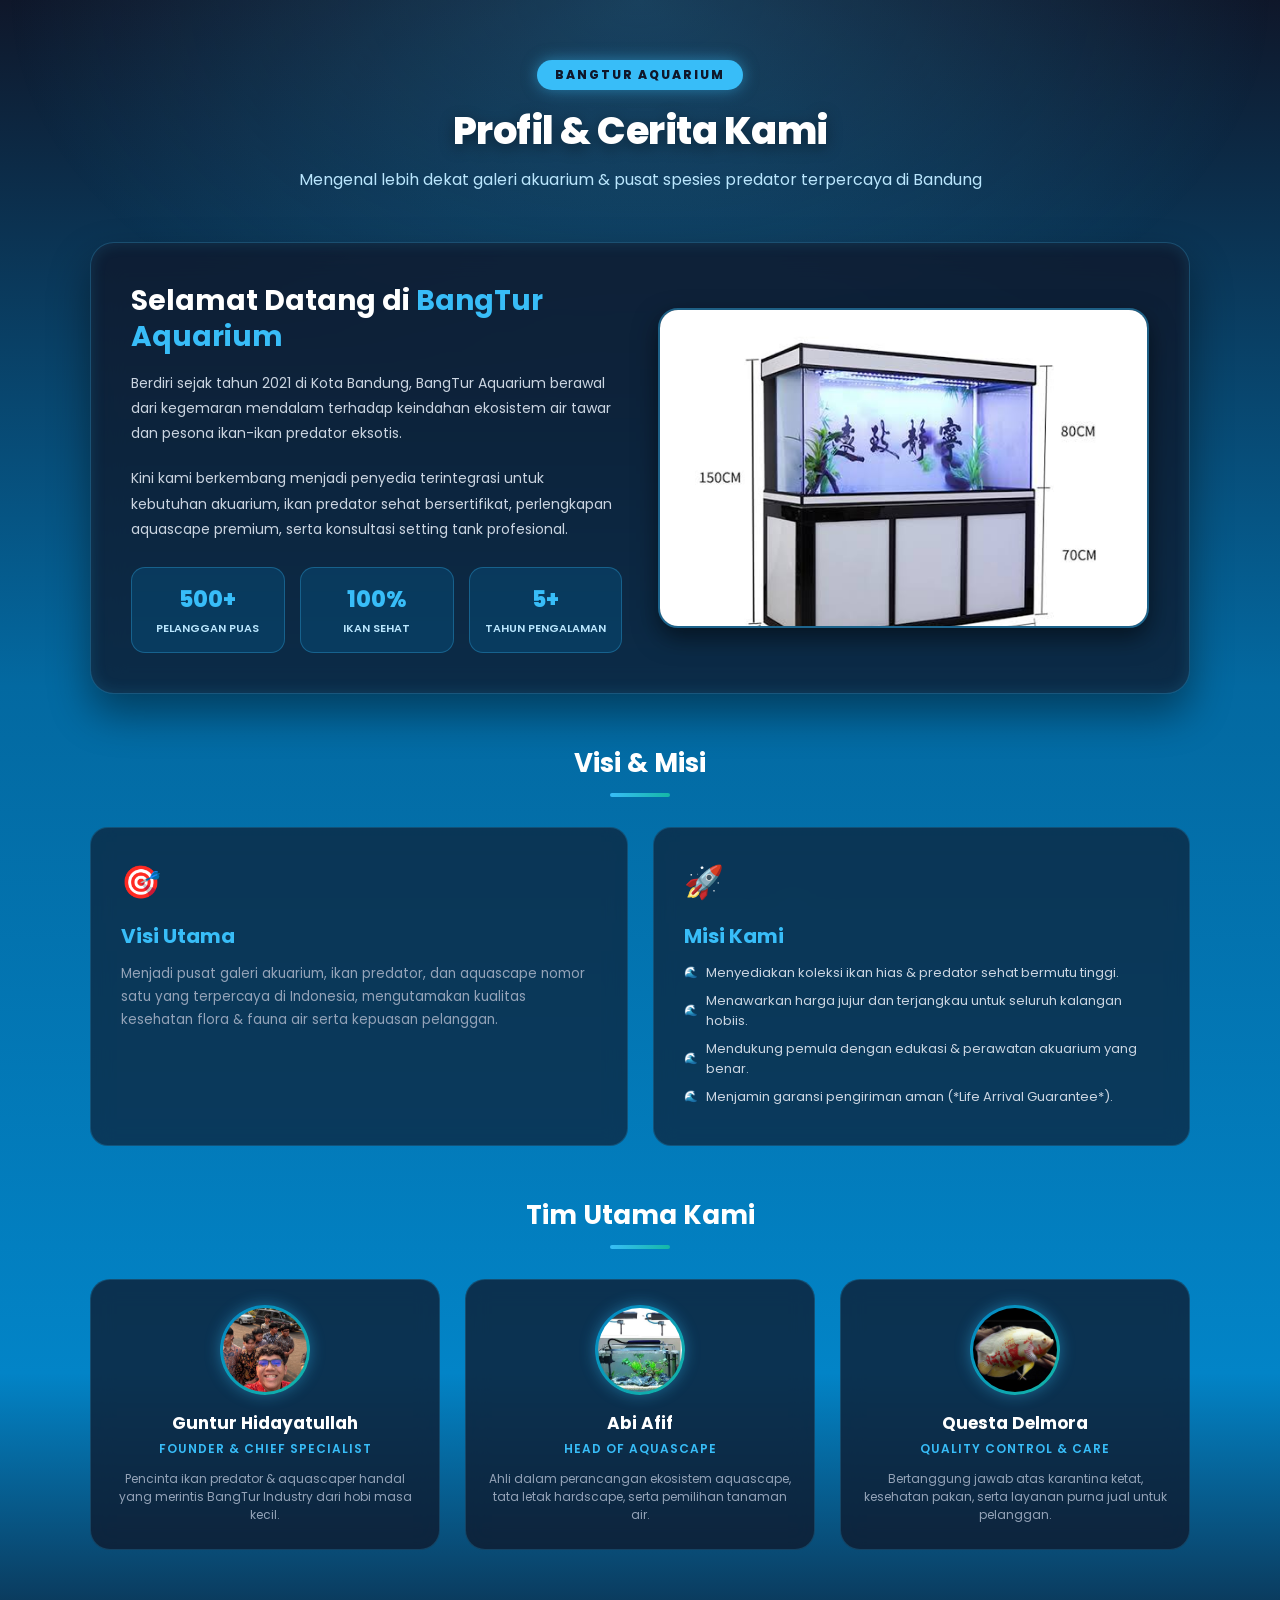
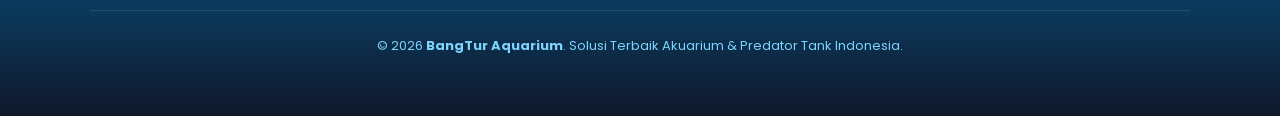
==== Profil.html @ b0488b2a "Add files via upload" ====
<!DOCTYPE html>
<html lang="id">
<head>
    <meta charset="UTF-8">
    <meta name="viewport" content="width=device-width, initial-scale=1.0">
    <title>Profil Kami - BangTur Aquarium</title>
    <link href="https://fonts.googleapis.com/css2?family=Poppins:wght@400;500;600;700;800&display=swap" rel="stylesheet">
    
    <style>
        * {
            box-sizing: border-box;
            margin: 0;
            padding: 0;
        }

        body {
            /* Background Tema Biru Kedalaman Air / Ocean Deep */
            background: linear-gradient(180deg, #0f172a 0%, #0369a1 40%, #0284c7 80%, #0f172a 100%);
            font-family: 'Poppins', sans-serif;
            padding: 60px 20px;
            color: #f8fafc;
            min-height: 100vh;
            position: relative;
            overflow-x: hidden;
        }

        /* -------------------------------------------------------------
           Efek Hiasan Bawah Air & Gelembung
        ------------------------------------------------------------- */
        .sunbeam {
            position: fixed;
            top: 0;
            left: 50%;
            transform: translateX(-50%);
            width: 100%;
            height: 400px;
            background: radial-gradient(ellipse at top, rgba(56, 189, 248, 0.25) 0%, rgba(15, 23, 42, 0) 70%);
            pointer-events: none;
            z-index: 0;
        }

        .bubbles {
            position: fixed;
            top: 0;
            left: 0;
            width: 100%;
            height: 100%;
            pointer-events: none;
            z-index: 0;
            overflow: hidden;
        }

        .bubble {
            position: absolute;
            bottom: -50px;
            background: rgba(255, 255, 255, 0.15);
            border: 1px solid rgba(255, 255, 255, 0.3);
            border-radius: 50%;
            box-shadow: inset 0 0 8px rgba(255, 255, 255, 0.5), 0 0 10px rgba(56, 189, 248, 0.3);
            animation: rise 10s infinite ease-in;
        }

        .bubble:nth-child(1) { width: 40px; height: 40px; left: 10%; animation-duration: 8s; animation-delay: 0s; }
        .bubble:nth-child(2) { width: 20px; height: 20px; left: 25%; animation-duration: 12s; animation-delay: 2s; }
        .bubble:nth-child(3) { width: 50px; height: 50px; left: 60%; animation-duration: 10s; animation-delay: 1s; }
        .bubble:nth-child(4) { width: 15px; height: 15px; left: 75%; animation-duration: 7s; animation-delay: 3s; }
        .bubble:nth-child(5) { width: 30px; height: 30px; left: 90%; animation-duration: 11s; animation-delay: 1.5s; }

        @keyframes rise {
            0% { transform: translateY(0) scale(0.8); opacity: 0; }
            20% { opacity: 0.8; }
            100% { transform: translateY(-120vh) scale(1.2); opacity: 0; }
        }

        /* -------------------------------------------------------------
           Header Styling
        ------------------------------------------------------------- */
        .container {
            max-width: 1100px;
            margin: auto;
            position: relative;
            z-index: 1;
        }

        .header-container {
            text-align: center;
            margin-bottom: 50px;
        }

        .tag-headline {
            display: inline-block;
            background-color: #38bdf8;
            color: #0f172a;
            font-size: 12px;
            font-weight: 800;
            letter-spacing: 2px;
            text-transform: uppercase;
            padding: 6px 18px;
            border-radius: 30px;
            margin-bottom: 12px;
            box-shadow: 0 0 15px rgba(56, 189, 248, 0.5);
        }

        .judul-halaman {
            color: #ffffff;
            font-size: 38px;
            font-weight: 800;
            letter-spacing: -0.5px;
            text-shadow: 0 4px 15px rgba(0, 0, 0, 0.4);
        }

        .sub-halaman {
            color: #bae6fd;
            font-size: 16px;
            margin-top: 8px;
        }

        /* -------------------------------------------------------------
           Kartu Profil Utama (Tentang Kami)
        ------------------------------------------------------------- */
        .glass-card {
            background: rgba(15, 23, 42, 0.75);
            backdrop-filter: blur(16px);
            -webkit-backdrop-filter: blur(16px);
            border-radius: 24px;
            padding: 40px;
            box-shadow: 0 20px 40px rgba(0, 0, 0, 0.4), inset 0 0 15px rgba(56, 189, 248, 0.15);
            border: 1.5px solid rgba(56, 189, 248, 0.3);
            margin-bottom: 40px;
        }

        .hero-profile {
            display: grid;
            grid-template-columns: 1fr 1fr;
            gap: 35px;
            align-items: center;
        }

        @media (max-width: 768px) {
            .hero-profile {
                grid-template-columns: 1fr;
            }
        }

        .hero-text h2 {
            font-size: 28px;
            color: #ffffff;
            margin-bottom: 15px;
            font-weight: 700;
            line-height: 1.3;
        }

        .hero-text h2 span {
            color: #38bdf8;
        }

        .hero-text p {
            color: #cbd5e1;
            font-size: 14px;
            line-height: 1.8;
            margin-bottom: 20px;
        }

        .stats-grid {
            display: grid;
            grid-template-columns: repeat(3, 1fr);
            gap: 15px;
            text-align: center;
            margin-top: 25px;
        }

        .stat-item {
            background: rgba(2, 132, 199, 0.2);
            border: 1px solid rgba(56, 189, 248, 0.3);
            padding: 15px 10px;
            border-radius: 14px;
        }

        .stat-number {
            font-size: 22px;
            font-weight: 800;
            color: #38bdf8;
        }

        .stat-label {
            font-size: 11px;
            color: #bae6fd;
            text-transform: uppercase;
            font-weight: 600;
            margin-top: 4px;
        }

        .hero-image-box {
            position: relative;
            border-radius: 20px;
            overflow: hidden;
            box-shadow: 0 10px 25px rgba(0, 0, 0, 0.5);
            border: 2px solid rgba(56, 189, 248, 0.4);
            height: 320px;
        }

        .hero-image-box img {
            width: 100%;
            height: 100%;
            object-fit: cover;
        }

        /* -------------------------------------------------------------
           Visi & Misi
        ------------------------------------------------------------- */
        .section-title {
            text-align: center;
            font-size: 26px;
            font-weight: 700;
            color: #ffffff;
            margin: 50px 0 30px 0;
            position: relative;
        }

        .section-title::after {
            content: '';
            display: block;
            width: 60px;
            height: 4px;
            background: linear-gradient(90deg, #38bdf8, #14b8a6);
            margin: 10px auto 0;
            border-radius: 2px;
        }

        .vision-mission-grid {
            display: grid;
            grid-template-columns: repeat(auto-fit, minmax(300px, 1fr));
            gap: 25px;
            margin-bottom: 50px;
        }

        .vm-card {
            background: rgba(15, 23, 42, 0.65);
            backdrop-filter: blur(10px);
            border-radius: 18px;
            padding: 30px;
            border: 1px solid rgba(56, 189, 248, 0.2);
            transition: all 0.3s ease;
        }

        .vm-card:hover {
            transform: translateY(-5px);
            border-color: #38bdf8;
            box-shadow: 0 15px 30px rgba(14, 165, 233, 0.25);
        }

        .vm-icon {
            font-size: 32px;
            margin-bottom: 15px;
            display: inline-block;
        }

        .vm-card h3 {
            color: #38bdf8;
            font-size: 20px;
            font-weight: 700;
            margin-bottom: 12px;
        }

        .vm-card p {
            color: #94a3b8;
            font-size: 13.5px;
            line-height: 1.7;
        }

        .vm-card ul {
            list-style: none;
            margin-top: 10px;
        }

        .vm-card ul li {
            color: #cbd5e1;
            font-size: 13px;
            margin-bottom: 8px;
            display: flex;
            align-items: center;
            gap: 8px;
        }

        .vm-card ul li::before {
            content: '🌊';
            font-size: 11px;
        }

        /* -------------------------------------------------------------
           Kartu Tim / Founder
        ------------------------------------------------------------- */
        .team-grid {
            display: grid;
            grid-template-columns: repeat(auto-fit, minmax(220px, 1fr));
            gap: 25px;
        }

        .team-card {
            background: rgba(15, 23, 42, 0.75);
            backdrop-filter: blur(10px);
            border-radius: 20px;
            padding: 25px 20px;
            text-align: center;
            border: 1px solid rgba(56, 189, 248, 0.2);
            transition: all 0.3s ease;
        }

        .team-card:hover {
            transform: translateY(-8px);
            border-color: #38bdf8;
            box-shadow: 0 15px 30px rgba(56, 189, 248, 0.3);
        }

        .avatar-box {
            width: 90px;
            height: 90px;
            border-radius: 50%;
            margin: 0 auto 15px;
            background: linear-gradient(135deg, #0284c7, #14b8a6);
            padding: 3px;
            box-shadow: 0 0 15px rgba(56, 189, 248, 0.4);
        }

        .avatar-box img {
            width: 100%;
            height: 100%;
            border-radius: 50%;
            object-fit: cover;
        }

        .team-card h4 {
            color: #ffffff;
            font-size: 17px;
            font-weight: 700;
        }

        .team-role {
            color: #38bdf8;
            font-size: 12px;
            font-weight: 600;
            text-transform: uppercase;
            letter-spacing: 1px;
            margin-top: 4px;
            margin-bottom: 12px;
        }

        .team-desc {
            color: #94a3b8;
            font-size: 12px;
            line-height: 1.5;
        }

        /* Footer Mini Info */
        .footer-info {
            text-align: center;
            margin-top: 60px;
            padding-top: 25px;
            border-top: 1px solid rgba(255, 255, 255, 0.1);
            color: #7dd3fc;
            font-size: 13px;
        }
    </style>
</head>
<body>

<div class="sunbeam"></div>

<div class="bubbles">
    <div class="bubble"></div>
    <div class="bubble"></div>
    <div class="bubble"></div>
    <div class="bubble"></div>
    <div class="bubble"></div>
</div>

<div class="container">

    <!-- Header -->
    <div class="header-container">
        <span class="tag-headline">BangTur Aquarium</span>
        <h1 class="judul-halaman">Profil & Cerita Kami</h1>
        <p class="sub-halaman">Mengenal lebih dekat galeri akuarium & pusat spesies predator terpercaya di Bandung</p>
    </div>

    <!-- Hero Profile Section -->
    <div class="glass-card">
        <div class="hero-profile">
            <div class="hero-text">
                <h2>Selamat Datang di <span>BangTur Aquarium</span></h2>
                <p>
                    Berdiri sejak tahun 2021 di Kota Bandung, BangTur Aquarium berawal dari kegemaran mendalam terhadap keindahan ekosistem air tawar dan pesona ikan-ikan predator eksotis.
                </p>
                <p>
                    Kini kami berkembang menjadi penyedia terintegrasi untuk kebutuhan akuarium, ikan predator sehat bersertifikat, perlengkapan aquascape premium, serta konsultasi setting tank profesional.
                </p>
                
                <div class="stats-grid">
                    <div class="stat-item">
                        <div class="stat-number">500+</div>
                        <div class="stat-label">Pelanggan Puas</div>
                    </div>
                    <div class="stat-item">
                        <div class="stat-number">100%</div>
                        <div class="stat-label">Ikan Sehat</div>
                    </div>
                    <div class="stat-item">
                        <div class="stat-number">5+</div>
                        <div class="stat-label">Tahun Pengalaman</div>
                    </div>
                </div>
            </div>

            <div class="hero-image-box">
                <img src="img/tank aquarium 1.jpg" alt="Galeri BangTur Aquarium">
            </div>
        </div>
    </div>

    <!-- Visi & Misi -->
    <h2 class="section-title">Visi & Misi</h2>
    <div class="vision-mission-grid">
        <div class="vm-card">
            <span class="vm-icon">🎯</span>
            <h3>Visi Utama</h3>
            <p>
                Menjadi pusat galeri akuarium, ikan predator, dan aquascape nomor satu yang terpercaya di Indonesia, mengutamakan kualitas kesehatan flora & fauna air serta kepuasan pelanggan.
            </p>
        </div>

        <div class="vm-card">
            <span class="vm-icon">🚀</span>
            <h3>Misi Kami</h3>
            <ul>
                <li>Menyediakan koleksi ikan hias & predator sehat bermutu tinggi.</li>
                <li>Menawarkan harga jujur dan terjangkau untuk seluruh kalangan hobiis.</li>
                <li>Mendukung pemula dengan edukasi & perawatan akuarium yang benar.</li>
                <li>Menjamin garansi pengiriman aman (*Life Arrival Guarantee*).</li>
            </ul>
        </div>
    </div>

    <!-- Tim / Tokoh dibalik BangTur Aquarium -->
    <h2 class="section-title">Tim Utama Kami</h2>
    <div class="team-grid">
        
        <div class="team-card">
            <div class="avatar-box">
                <img src="img/gtr2.jpeg" alt="Founder">
            </div>
            <h4>Guntur Hidayatullah</h4>
            <p class="team-role">Founder & Chief Specialist</p>
            <p class="team-desc">Pencinta ikan predator & aquascaper handal yang merintis BangTur Industry dari hobi masa kecil.</p>
        </div>

        <div class="team-card">
            <div class="avatar-box">
                <img src="img/filter aquarium.jpg" alt="Aquascape Designer">
            </div>
            <h4>Abi Afif</h4>
            <p class="team-role">Head of Aquascape</p>

            <p class="team-desc">Ahli dalam perancangan ekosistem aquascape, tata letak hardscape, serta pemilihan tanaman air.</p>
        </div>

        <div class="team-card">
            <div class="avatar-box">
                <img src="img/Oscar.jpg" alt="Customer Care">
            </div>
            <h4>Questa Delmora</h4>
            <p class="team-role">Quality Control & Care</p>
            <p class="team-desc">Bertanggung jawab atas karantina ketat, kesehatan pakan, serta layanan purna jual untuk pelanggan.</p>
        </div>

    </div>

    <div class="footer-info">
        &copy; 2026 <strong>BangTur Aquarium</strong>. Solusi Terbaik Akuarium & Predator Tank Indonesia.
    </div>

</div>

</body>
</html>
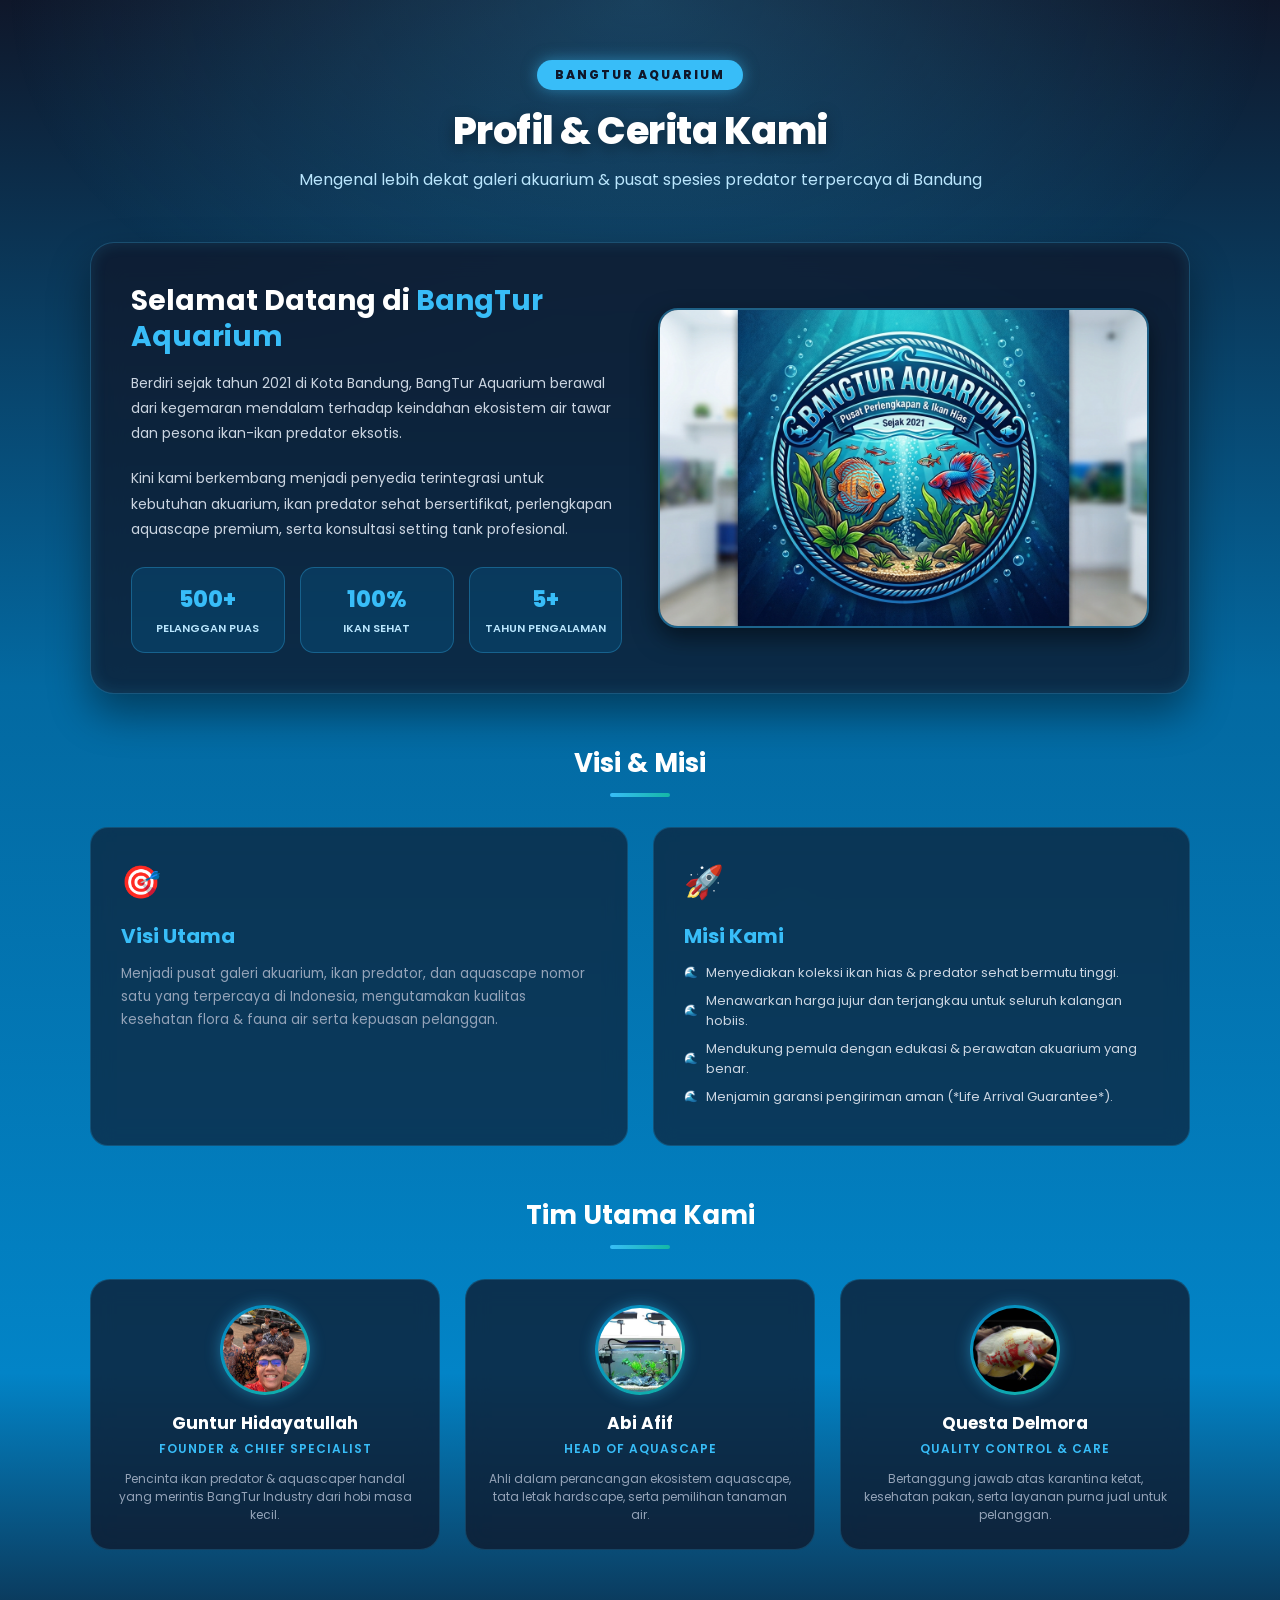
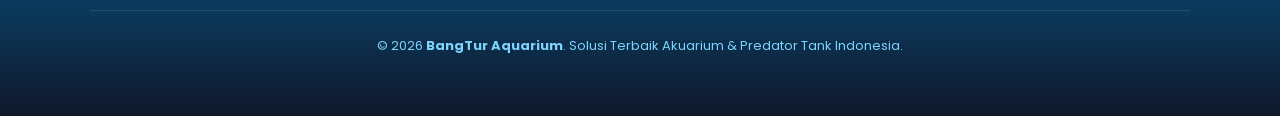
==== commit d9e3f10b: "Update Profil.html" ====
--- a/Profil.html
+++ b/Profil.html
@@ -412,7 +412,7 @@
             </div>
 
             <div class="hero-image-box">
-                <img src="img/tank aquarium 1.jpg" alt="Galeri BangTur Aquarium">
+                <img src="img/logo2.jpg.jpg" alt="Logo BangTur Aquarium">
             </div>
         </div>
     </div>
@@ -459,7 +459,6 @@
             </div>
             <h4>Abi Afif</h4>
             <p class="team-role">Head of Aquascape</p>
-
             <p class="team-desc">Ahli dalam perancangan ekosistem aquascape, tata letak hardscape, serta pemilihan tanaman air.</p>
         </div>
 
@@ -481,4 +480,4 @@
 </div>
 
 </body>
-</html>+</html>
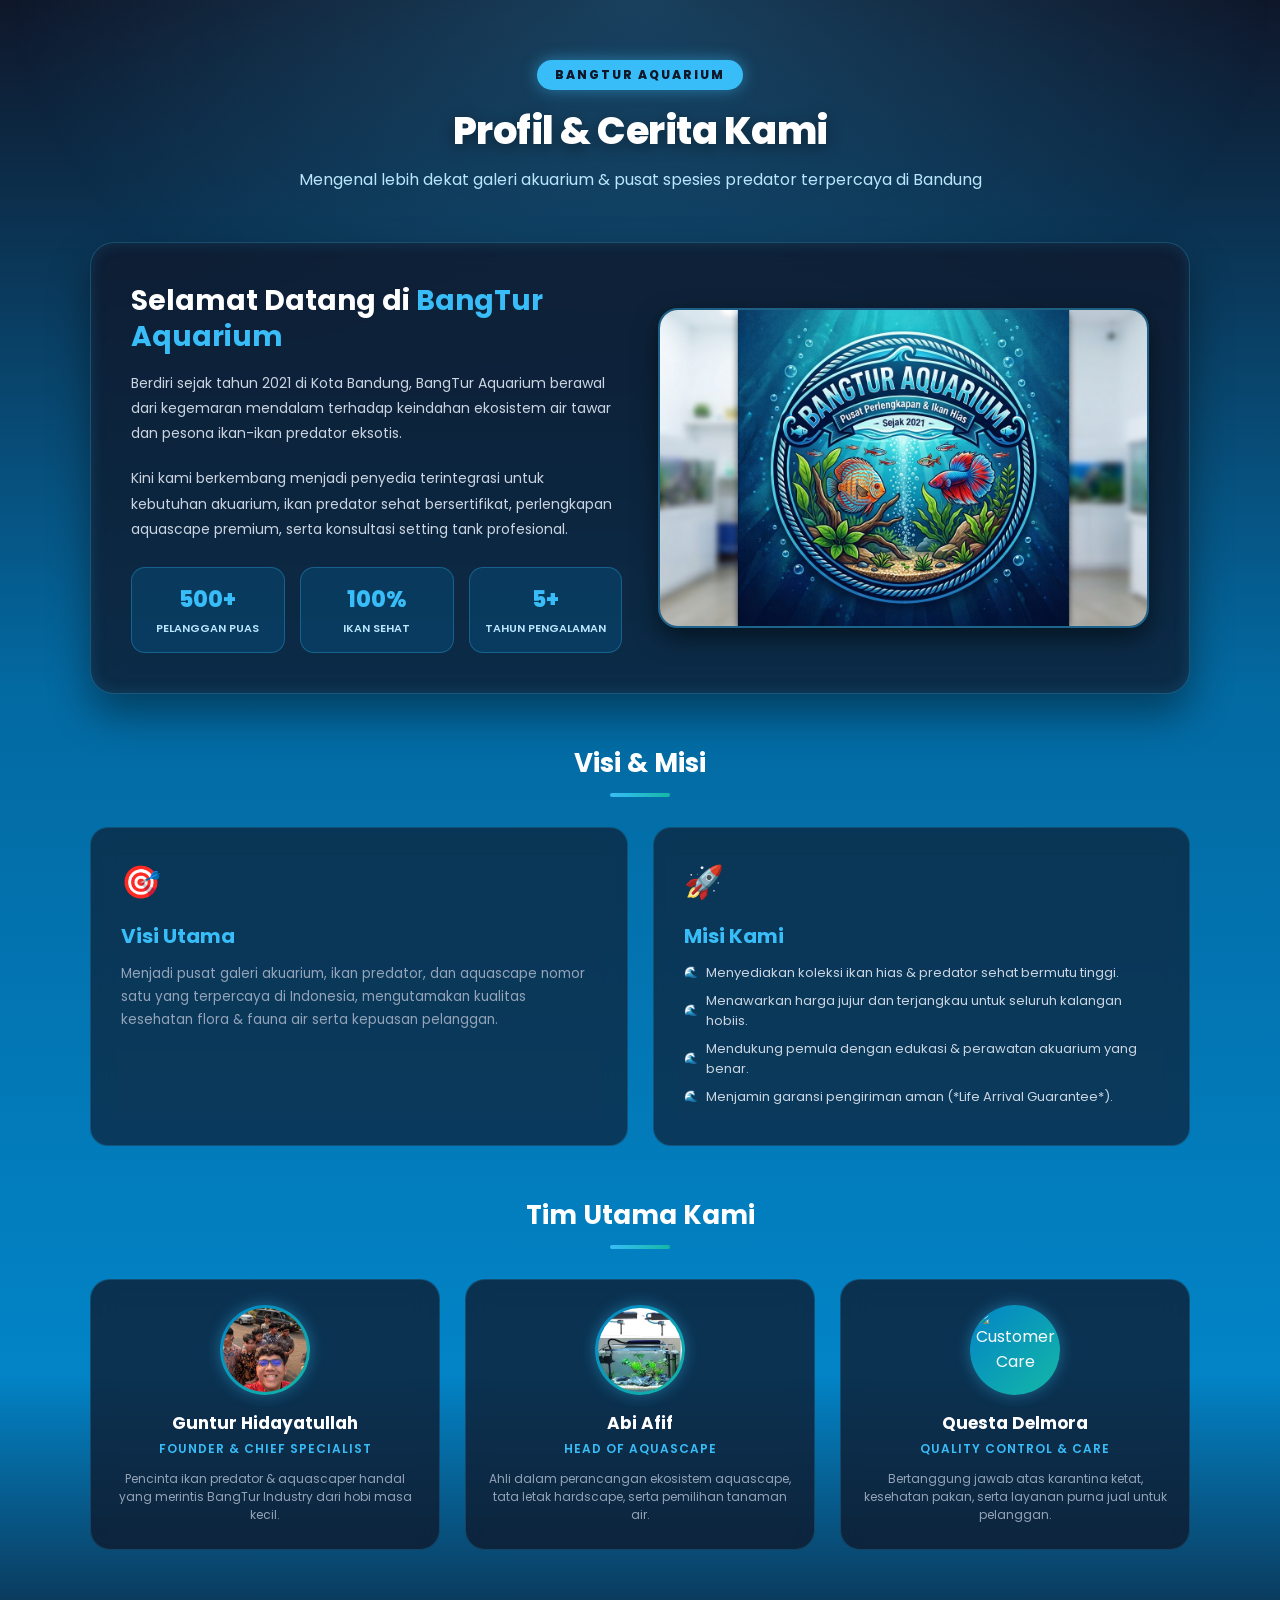
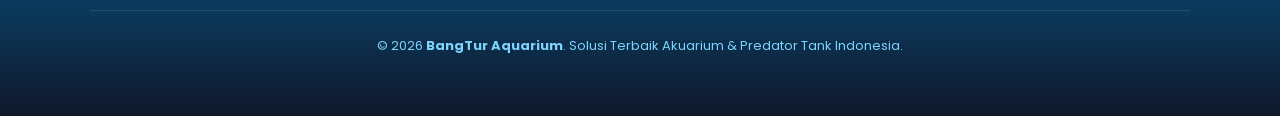
==== commit 25bd5d20: "Update Profil.html" ====
--- a/Profil.html
+++ b/Profil.html
@@ -464,7 +464,7 @@
 
         <div class="team-card">
             <div class="avatar-box">
-                <img src="img/Oscar.jpg" alt="Customer Care">
+                <img src="img/qst.jpeg" alt="Customer Care">
             </div>
             <h4>Questa Delmora</h4>
             <p class="team-role">Quality Control & Care</p>
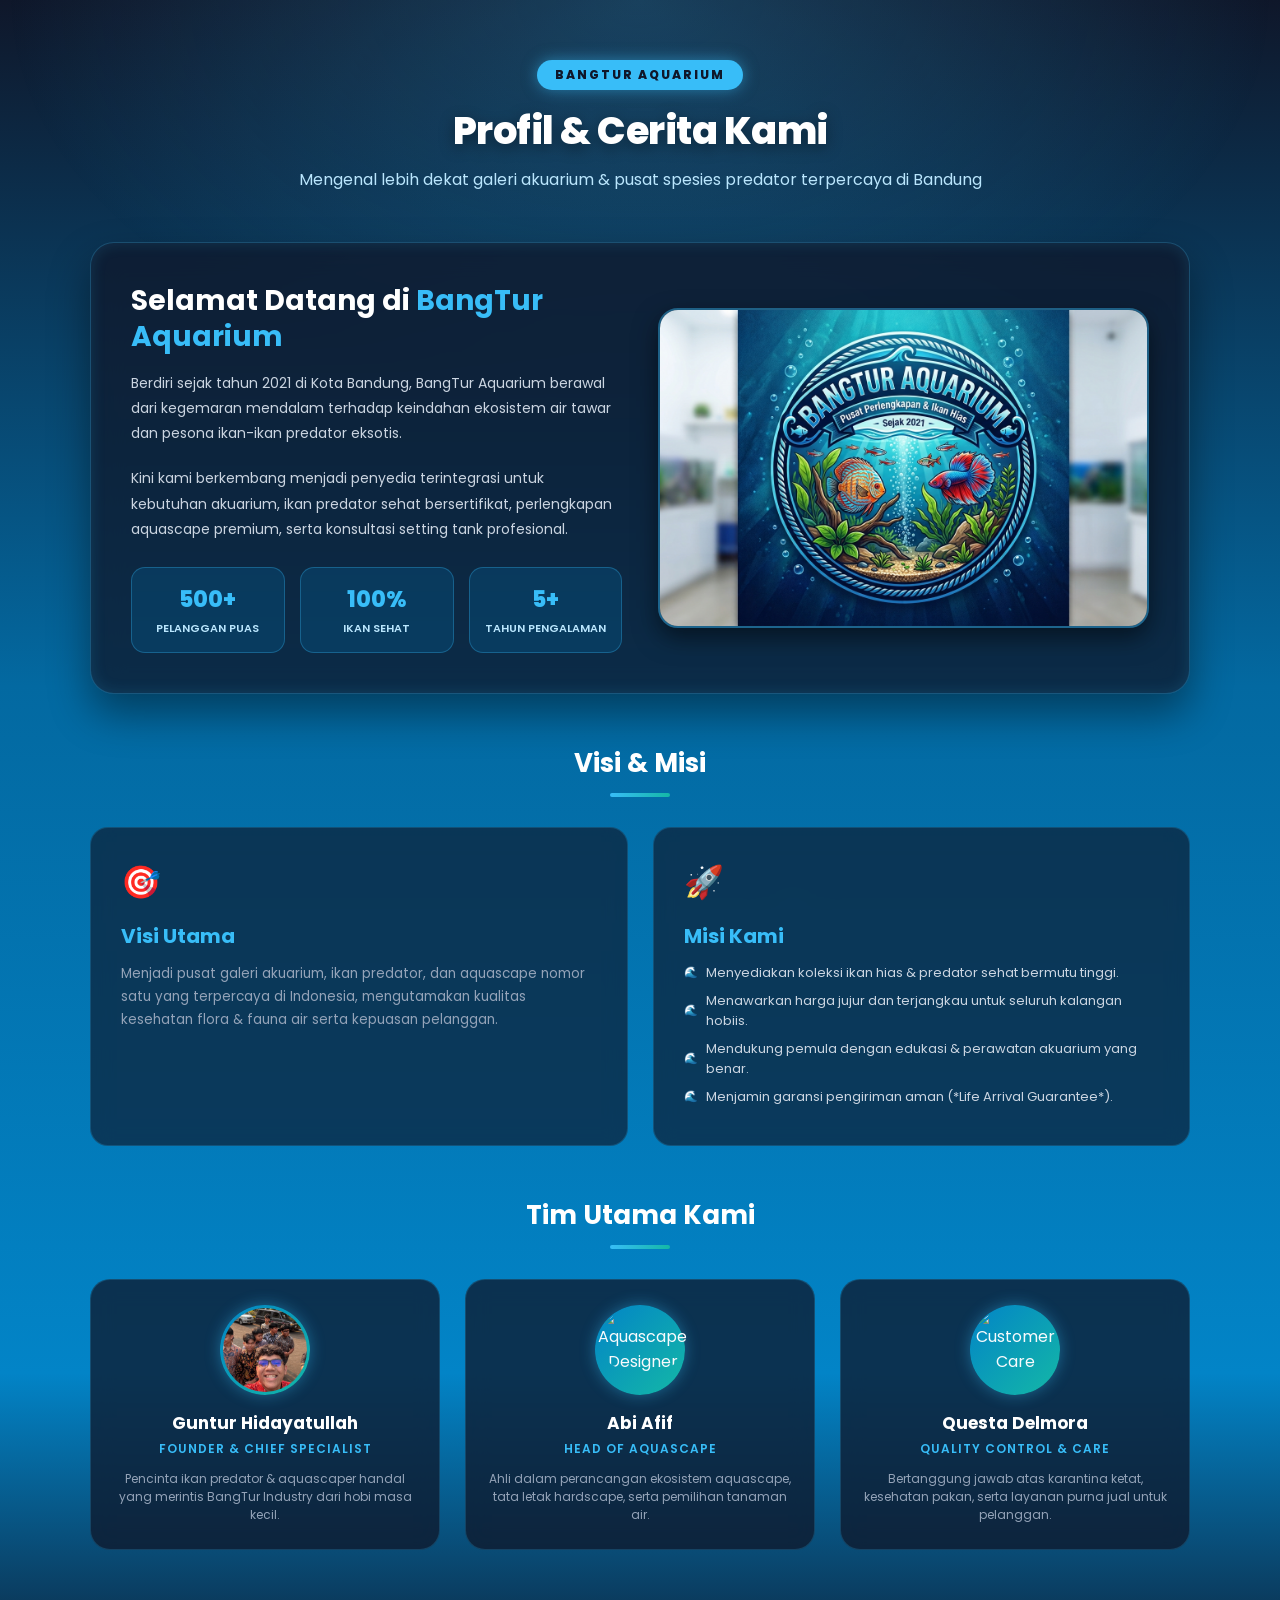
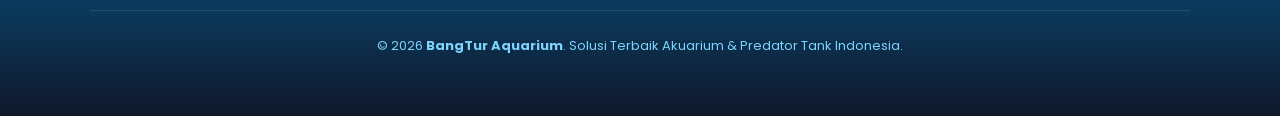
==== commit c026a1b7: "Update Profil.html" ====
--- a/Profil.html
+++ b/Profil.html
@@ -455,7 +455,7 @@
 
         <div class="team-card">
             <div class="avatar-box">
-                <img src="img/filter aquarium.jpg" alt="Aquascape Designer">
+                <img src="img/abi.jpeg" alt="Aquascape Designer">
             </div>
             <h4>Abi Afif</h4>
             <p class="team-role">Head of Aquascape</p>
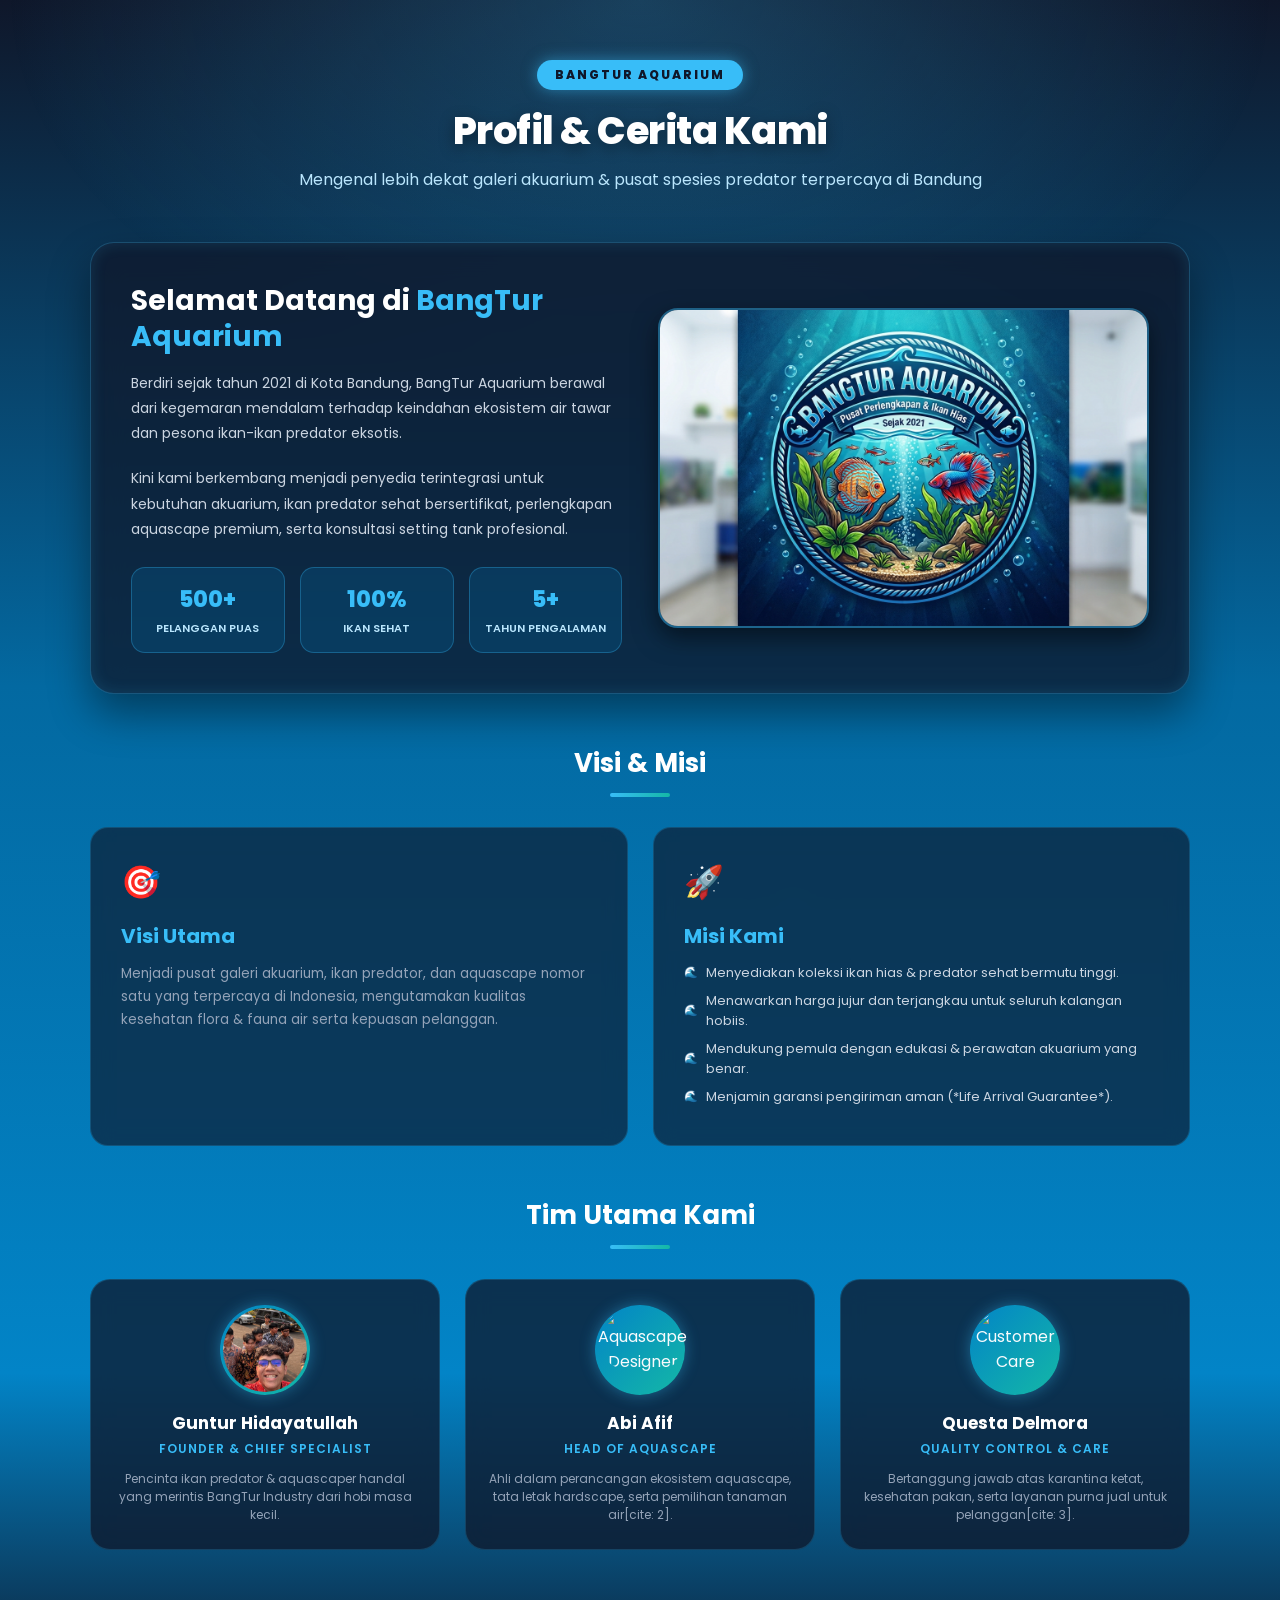
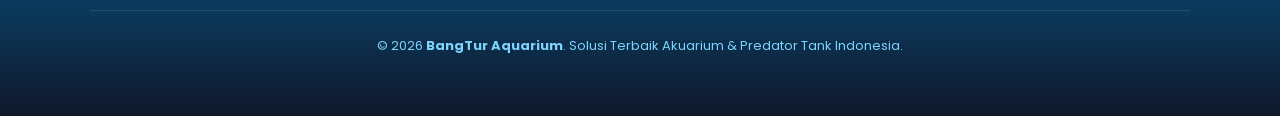
==== commit 548d03e5: "Update Profil.html" ====
--- a/Profil.html
+++ b/Profil.html
@@ -459,7 +459,7 @@
             </div>
             <h4>Abi Afif</h4>
             <p class="team-role">Head of Aquascape</p>
-            <p class="team-desc">Ahli dalam perancangan ekosistem aquascape, tata letak hardscape, serta pemilihan tanaman air.</p>
+            <p class="team-desc">Ahli dalam perancangan ekosistem aquascape, tata letak hardscape, serta pemilihan tanaman air[cite: 2].</p>
         </div>
 
         <div class="team-card">
@@ -468,7 +468,7 @@
             </div>
             <h4>Questa Delmora</h4>
             <p class="team-role">Quality Control & Care</p>
-            <p class="team-desc">Bertanggung jawab atas karantina ketat, kesehatan pakan, serta layanan purna jual untuk pelanggan.</p>
+            <p class="team-desc">Bertanggung jawab atas karantina ketat, kesehatan pakan, serta layanan purna jual untuk pelanggan[cite: 3].</p>
         </div>
 
     </div>
